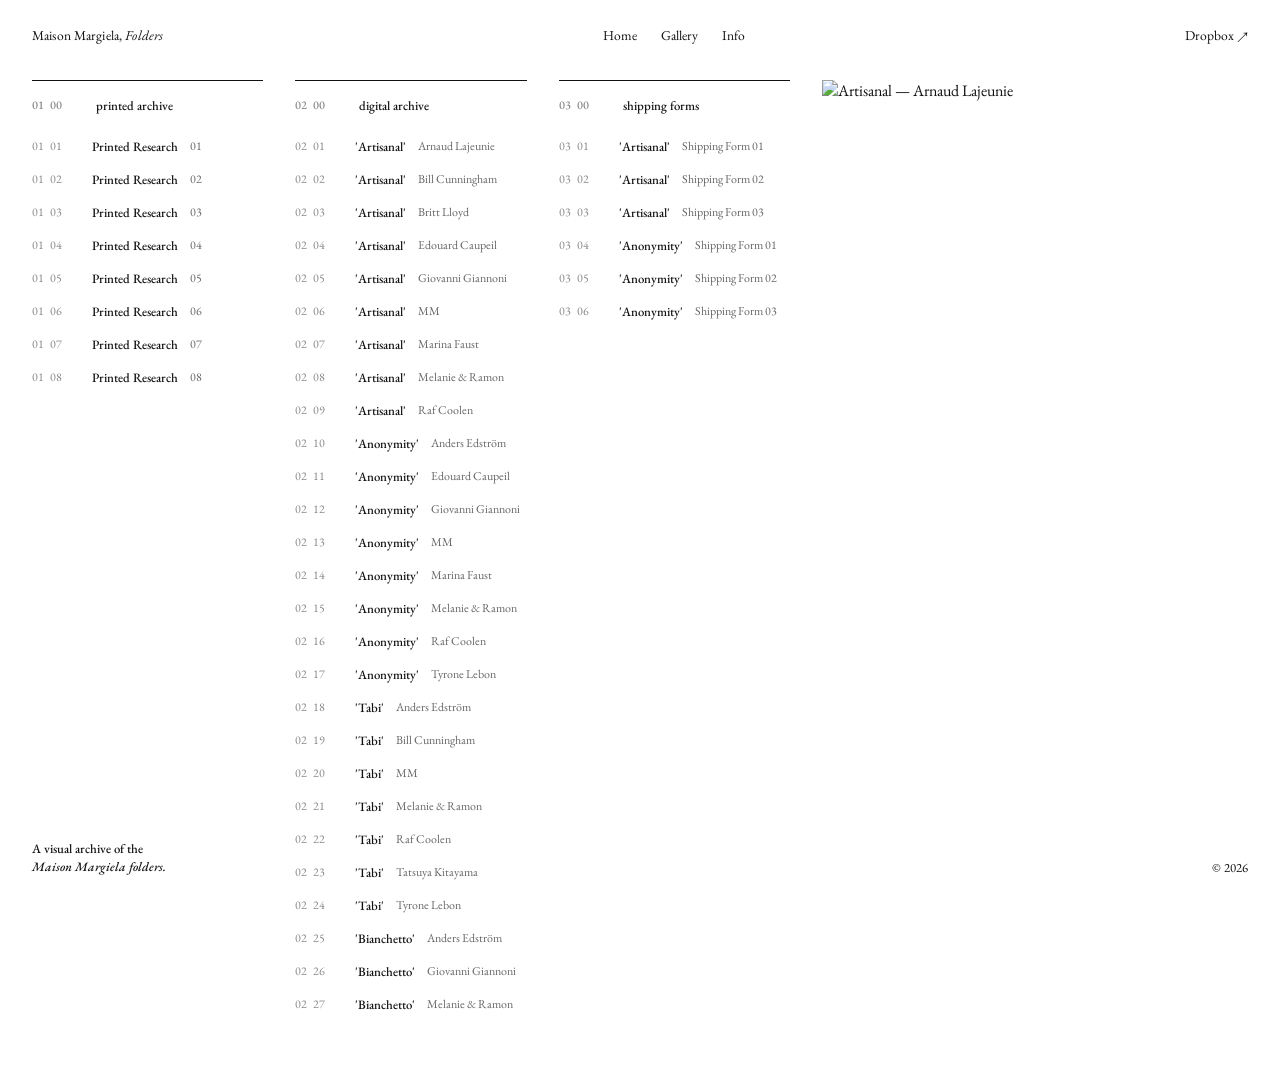
==== gallery.html @ bd8a6da5 "Add gallery and info pages, lightbox and loading improvements, UI refinements Co-Authored-By: Claude" ====
<!DOCTYPE html>
<html lang="en">
<head>
  <meta charset="UTF-8">
  <meta name="viewport" content="width=device-width, initial-scale=1.0">
  <title>Gallery — Maison Margiela / Folders</title>
  <link rel="icon" type="image/png" href="favicon.png">
  <link rel="stylesheet" href="style.css">
  <link rel="stylesheet" href="gallery.css">
  <link rel="preconnect" href="https://fonts.googleapis.com">
  <link rel="preconnect" href="https://fonts.gstatic.com" crossorigin>
  <link href="https://fonts.googleapis.com/css2?family=EB+Garamond:ital,wght@0,400;0,500;1,400;1,500&display=swap" rel="stylesheet">
</head>
<body>
  <header>
    <div class="header-left">
      <h1><a href="https://www.maisonmargiela.com/en-us/maisonmargiela_folders.html" target="_blank">Maison Margiela, <em>Folders</em></a></h1>
    </div>
    <nav class="header-center">
      <a href="/">Home</a>
      <a href="/gallery.html" class="active">Gallery</a>
      <a href="/info.html">Info</a>
    </nav>
    <div class="header-right">
      <a href="https://www.dropbox.com/scl/fo/q9xdsiuqxtwhm6mat8820/AOUCDXrw_DcaOV4f50EP-Tg/3_Fall-Winter%202026%20Show?rlkey=09jhiuc26dqq8pt6ix437tanv&subfolder_nav_tracking=1&e=1&dl=0" target="_blank" class="contact-link">Dropbox &#8599;</a>
    </div>
  </header>

  <div class="gallery-layout">
    <div class="gallery-columns">

      <!-- Column 1: Printed Archive -->
      <div class="gallery-column">
        <div class="column-header">
          <span class="entry-num">01&ensp;00</span>
          <span class="entry-title">printed archive</span>
        </div>
        <div class="entry" data-src="images/01-printed-archive/MM_Folders_Printed_Research_01.jpg">
          <span class="entry-num">01&ensp;01</span>
          <span class="entry-title">Printed Research</span>
          <span class="entry-sub">01</span>
        </div>
        <div class="entry" data-src="images/01-printed-archive/MM_Folders_Printed_Research_02.jpg">
          <span class="entry-num">01&ensp;02</span>
          <span class="entry-title">Printed Research</span>
          <span class="entry-sub">02</span>
        </div>
        <div class="entry" data-src="images/01-printed-archive/MM_Folders_Printed_Research_03.jpg">
          <span class="entry-num">01&ensp;03</span>
          <span class="entry-title">Printed Research</span>
          <span class="entry-sub">03</span>
        </div>
        <div class="entry" data-src="images/01-printed-archive/MM_Folders_Printed_Research_04.jpg">
          <span class="entry-num">01&ensp;04</span>
          <span class="entry-title">Printed Research</span>
          <span class="entry-sub">04</span>
        </div>
        <div class="entry" data-src="images/01-printed-archive/MM_Folders_Printed_Research_05.jpg">
          <span class="entry-num">01&ensp;05</span>
          <span class="entry-title">Printed Research</span>
          <span class="entry-sub">05</span>
        </div>
        <div class="entry" data-src="images/01-printed-archive/MM_Folders_Printed_Research_06.jpg">
          <span class="entry-num">01&ensp;06</span>
          <span class="entry-title">Printed Research</span>
          <span class="entry-sub">06</span>
        </div>
        <div class="entry" data-src="images/01-printed-archive/MM_Folders_Printed_Research_07.jpg">
          <span class="entry-num">01&ensp;07</span>
          <span class="entry-title">Printed Research</span>
          <span class="entry-sub">07</span>
        </div>
        <div class="entry" data-src="images/01-printed-archive/MM_Folders_Printed_Research_08.jpg">
          <span class="entry-num">01&ensp;08</span>
          <span class="entry-title">Printed Research</span>
          <span class="entry-sub">08</span>
        </div>
      </div>

      <!-- Column 2: Digital Archive -->
      <div class="gallery-column">
        <div class="column-header">
          <span class="entry-num">02&ensp;00</span>
          <span class="entry-title">digital archive</span>
        </div>
        <div class="entry" data-src="images/02-digital-archive/1_MM_Folders_Artisanal_Arnaud Lajeunie_01.jpg">
          <span class="entry-num">02&ensp;01</span>
          <span class="entry-title">'Artisanal'</span>
          <span class="entry-sub">Arnaud Lajeunie</span>
        </div>
        <div class="entry" data-src="images/02-digital-archive/1_MM_Folders_Artisanal_Bill Cunningham.jpg">
          <span class="entry-num">02&ensp;02</span>
          <span class="entry-title">'Artisanal'</span>
          <span class="entry-sub">Bill Cunningham</span>
        </div>
        <div class="entry" data-src="images/02-digital-archive/1_MM_Folders_Artisanal_Britt Lloyd_01.jpg">
          <span class="entry-num">02&ensp;03</span>
          <span class="entry-title">'Artisanal'</span>
          <span class="entry-sub">Britt Lloyd</span>
        </div>
        <div class="entry" data-src="images/02-digital-archive/1_MM_Folders_Artisanal_Edouard Caupeil.jpg">
          <span class="entry-num">02&ensp;04</span>
          <span class="entry-title">'Artisanal'</span>
          <span class="entry-sub">Edouard Caupeil</span>
        </div>
        <div class="entry" data-src="images/02-digital-archive/1_MM_Folders_Artisanal_Giovanni Giannoni_01.jpg">
          <span class="entry-num">02&ensp;05</span>
          <span class="entry-title">'Artisanal'</span>
          <span class="entry-sub">Giovanni Giannoni</span>
        </div>
        <div class="entry" data-src="images/02-digital-archive/1_MM_Folders_Artisanal_MM.jpg">
          <span class="entry-num">02&ensp;06</span>
          <span class="entry-title">'Artisanal'</span>
          <span class="entry-sub">MM</span>
        </div>
        <div class="entry" data-src="images/02-digital-archive/1_MM_Folders_Artisanal_Marina Faust_01.jpg">
          <span class="entry-num">02&ensp;07</span>
          <span class="entry-title">'Artisanal'</span>
          <span class="entry-sub">Marina Faust</span>
        </div>
        <div class="entry" data-src="images/02-digital-archive/1_MM_Folders_Artisanal_Melanie & Ramon_01.jpg">
          <span class="entry-num">02&ensp;08</span>
          <span class="entry-title">'Artisanal'</span>
          <span class="entry-sub">Melanie &amp; Ramon</span>
        </div>
        <div class="entry" data-src="images/02-digital-archive/1_MM_Folders_Artisanal_Raf Coolen.jpg">
          <span class="entry-num">02&ensp;09</span>
          <span class="entry-title">'Artisanal'</span>
          <span class="entry-sub">Raf Coolen</span>
        </div>
        <div class="entry" data-src="images/02-digital-archive/2_MM_Folders_Anonymity_Anders Edström_01.jpg">
          <span class="entry-num">02&ensp;10</span>
          <span class="entry-title">'Anonymity'</span>
          <span class="entry-sub">Anders Edström</span>
        </div>
        <div class="entry" data-src="images/02-digital-archive/2_MM_Folders_Anonymity_Edouard Caupeil_01.jpg">
          <span class="entry-num">02&ensp;11</span>
          <span class="entry-title">'Anonymity'</span>
          <span class="entry-sub">Edouard Caupeil</span>
        </div>
        <div class="entry" data-src="images/02-digital-archive/2_MM_Folders_Anonymity_Giovanni Giannoni_01.jpg">
          <span class="entry-num">02&ensp;12</span>
          <span class="entry-title">'Anonymity'</span>
          <span class="entry-sub">Giovanni Giannoni</span>
        </div>
        <div class="entry" data-src="images/02-digital-archive/2_MM_Folders_Anonymity_MM.jpg">
          <span class="entry-num">02&ensp;13</span>
          <span class="entry-title">'Anonymity'</span>
          <span class="entry-sub">MM</span>
        </div>
        <div class="entry" data-src="images/02-digital-archive/2_MM_Folders_Anonymity_Marina Faust_01.jpg">
          <span class="entry-num">02&ensp;14</span>
          <span class="entry-title">'Anonymity'</span>
          <span class="entry-sub">Marina Faust</span>
        </div>
        <div class="entry" data-src="images/02-digital-archive/2_MM_Folders_Anonymity_Melanie & Ramon_01.jpg">
          <span class="entry-num">02&ensp;15</span>
          <span class="entry-title">'Anonymity'</span>
          <span class="entry-sub">Melanie &amp; Ramon</span>
        </div>
        <div class="entry" data-src="images/02-digital-archive/2_MM_Folders_Anonymity_Raf Coolen.jpg">
          <span class="entry-num">02&ensp;16</span>
          <span class="entry-title">'Anonymity'</span>
          <span class="entry-sub">Raf Coolen</span>
        </div>
        <div class="entry" data-src="images/02-digital-archive/2_MM_Folders_Anonymity_Tyrone Lebon_01.jpg">
          <span class="entry-num">02&ensp;17</span>
          <span class="entry-title">'Anonymity'</span>
          <span class="entry-sub">Tyrone Lebon</span>
        </div>
        <div class="entry" data-src="images/02-digital-archive/3_MM_Folders_Tabi_Anders Edström.jpg">
          <span class="entry-num">02&ensp;18</span>
          <span class="entry-title">'Tabi'</span>
          <span class="entry-sub">Anders Edström</span>
        </div>
        <div class="entry" data-src="images/02-digital-archive/3_MM_Folders_Tabi_Bill Cunningham.jpg">
          <span class="entry-num">02&ensp;19</span>
          <span class="entry-title">'Tabi'</span>
          <span class="entry-sub">Bill Cunningham</span>
        </div>
        <div class="entry" data-src="images/02-digital-archive/3_MM_Folders_Tabi_MM_01.jpg">
          <span class="entry-num">02&ensp;20</span>
          <span class="entry-title">'Tabi'</span>
          <span class="entry-sub">MM</span>
        </div>
        <div class="entry" data-src="images/02-digital-archive/3_MM_Folders_Tabi_Melanie & Ramon_01.jpg">
          <span class="entry-num">02&ensp;21</span>
          <span class="entry-title">'Tabi'</span>
          <span class="entry-sub">Melanie &amp; Ramon</span>
        </div>
        <div class="entry" data-src="images/02-digital-archive/3_MM_Folders_Tabi_Raf Coolen.jpg">
          <span class="entry-num">02&ensp;22</span>
          <span class="entry-title">'Tabi'</span>
          <span class="entry-sub">Raf Coolen</span>
        </div>
        <div class="entry" data-src="images/02-digital-archive/3_MM_Folders_Tabi_Tatsuya Kitayama_01.jpg">
          <span class="entry-num">02&ensp;23</span>
          <span class="entry-title">'Tabi'</span>
          <span class="entry-sub">Tatsuya Kitayama</span>
        </div>
        <div class="entry" data-src="images/02-digital-archive/3_MM_Folders_Tabi_Tyrone Lebon.jpg">
          <span class="entry-num">02&ensp;24</span>
          <span class="entry-title">'Tabi'</span>
          <span class="entry-sub">Tyrone Lebon</span>
        </div>
        <div class="entry" data-src="images/02-digital-archive/4_MM_Folders_Bianchetto_Anders Edström_01.jpg">
          <span class="entry-num">02&ensp;25</span>
          <span class="entry-title">'Bianchetto'</span>
          <span class="entry-sub">Anders Edström</span>
        </div>
        <div class="entry" data-src="images/02-digital-archive/4_MM_Folders_Bianchetto_Giovanni Giannoni_01.jpg">
          <span class="entry-num">02&ensp;26</span>
          <span class="entry-title">'Bianchetto'</span>
          <span class="entry-sub">Giovanni Giannoni</span>
        </div>
        <div class="entry" data-src="images/02-digital-archive/4_MM_Folders_Bianchetto_Melanie & Ramon_01.jpg">
          <span class="entry-num">02&ensp;27</span>
          <span class="entry-title">'Bianchetto'</span>
          <span class="entry-sub">Melanie &amp; Ramon</span>
        </div>
      </div>

      <!-- Column 3: Shipping Forms -->
      <div class="gallery-column">
        <div class="column-header">
          <span class="entry-num">03&ensp;00</span>
          <span class="entry-title">shipping forms</span>
        </div>
        <div class="entry" data-src="images/01 Shipping Forms/MM_Folders_Artisanal_Shipping Form_01.jpg">
          <span class="entry-num">03&ensp;01</span>
          <span class="entry-title">'Artisanal'</span>
          <span class="entry-sub">Shipping Form 01</span>
        </div>
        <div class="entry" data-src="images/01 Shipping Forms/MM_Folders_Artisanal_Shipping Form_02.jpg">
          <span class="entry-num">03&ensp;02</span>
          <span class="entry-title">'Artisanal'</span>
          <span class="entry-sub">Shipping Form 02</span>
        </div>
        <div class="entry" data-src="images/01 Shipping Forms/MM_Folders_Artisanal_Shipping Form_03.jpg">
          <span class="entry-num">03&ensp;03</span>
          <span class="entry-title">'Artisanal'</span>
          <span class="entry-sub">Shipping Form 03</span>
        </div>
        <div class="entry" data-src="images/01 Shipping Forms/MM_Folders_Anonymity_Shipping Form_01.jpg">
          <span class="entry-num">03&ensp;04</span>
          <span class="entry-title">'Anonymity'</span>
          <span class="entry-sub">Shipping Form 01</span>
        </div>
        <div class="entry" data-src="images/01 Shipping Forms/MM_Folders_Anonymity_Shipping Form_02.jpg">
          <span class="entry-num">03&ensp;05</span>
          <span class="entry-title">'Anonymity'</span>
          <span class="entry-sub">Shipping Form 02</span>
        </div>
        <div class="entry" data-src="images/01 Shipping Forms/MM_Folders_Anonymity_Shipping Form_03.jpg">
          <span class="entry-num">03&ensp;06</span>
          <span class="entry-title">'Anonymity'</span>
          <span class="entry-sub">Shipping Form 03</span>
        </div>
      </div>

    </div>

    <div class="gallery-preview">
      <img id="gallery-preview-img" src="images/02-digital-archive/1_MM_Folders_Artisanal_Arnaud Lajeunie_01.jpg" alt="Artisanal — Arnaud Lajeunie" style="opacity:1">
      <p class="preview-caption" id="gallery-preview-caption"></p>
    </div>
  </div>

  <footer>
    <div class="footer-left">
      <p>A visual archive of the<br><em>Maison Margiela folders.</em></p>
    </div>
    <div class="footer-right">
      <p>&copy; 2026</p>
    </div>
  </footer>

  <script>
    const previewImg = document.getElementById('gallery-preview-img');
    const previewCaption = document.getElementById('gallery-preview-caption');
    const entries = document.querySelectorAll('.entry');

    entries.forEach(entry => {
      entry.addEventListener('mouseenter', () => {
        const src = entry.dataset.src;
        const title = entry.querySelector('.entry-title').textContent;
        const sub = entry.querySelector('.entry-sub');
        previewImg.src = src;
        previewImg.alt = title;
        previewCaption.textContent = sub ? sub.textContent : title;
        previewImg.style.opacity = 1;
      });
    });
  </script>
</body>
</html>
---- style.css ----
*,
*::before,
*::after {
  margin: 0;
  padding: 0;
  box-sizing: border-box;
}

:root {
  --bg: #ffffff;
  --text: #111;
  --font: 'EB Garamond', 'Georgia', serif;
}

html {
  font-size: 16px;
}

body {
  font-family: var(--font);
  background-color: var(--bg);
  color: var(--text);
  min-height: 100vh;
  display: flex;
  flex-direction: column;
  overflow-x: hidden;
}

a {
  color: var(--text);
  text-decoration: none;
}

/* ── Header ── */

header {
  display: flex;
  align-items: baseline;
  justify-content: space-between;
  padding: 1.5rem 2rem 1rem;
  position: fixed;
  top: 0;
  left: 0;
  right: 0;
  z-index: 100;
  background: transparent;
}

.header-left h1 {
  font-size: 0.85rem;
  font-weight: 400;
  letter-spacing: 0.01em;
  transition: color 0.6s ease;
}

.header-left h1 em {
  font-style: italic;
}

.header-center {
  display: flex;
  gap: 1.5rem;
}

.header-center a {
  font-size: 0.85rem;
  font-weight: 400;
  transition: opacity 0.2s, color 0.6s ease;
}

.header-center a:hover {
  opacity: 0.5;
}

.header-right .contact-link {
  font-size: 0.85rem;
  font-weight: 400;
  transition: opacity 0.2s, color 0.6s ease;
}

.header-right .contact-link:hover {
  opacity: 0.5;
}

/* ── Main ── */

main {
  flex: 1;
  display: flex;
  align-items: center;
  justify-content: center;
  position: relative;
}

.hero {
  display: flex;
  align-items: center;
  justify-content: center;
  padding: 0;
  flex: 1;
}

.hero-image {
  max-width: 75vw;
  max-height: 100vh;
  width: 100%;
  position: relative;
}

.hero-image img {
  width: 100%;
  height: 100%;
  max-height: 100vh;
  display: block;
  object-fit: contain;
}

.hero-front {
  position: relative;
  z-index: 2;
  transition: opacity 0.5s ease;
}

.hero-back {
  position: absolute;
  inset: 0;
  z-index: 1;
}

/* ── Thumbnail strip ── */

.thumbnail-strip {
  position: absolute;
  left: 0;
  right: 0;
  top: 80%;
  transform: translateY(-50%);
  display: flex;
  gap: 2px;
  padding: 0 2rem;
  overflow-x: auto;
  scrollbar-width: none;
  z-index: 10;
}

.thumbnail-strip::-webkit-scrollbar {
  display: none;
}

.thumbnail {
  flex-shrink: 0;
  width: 90px;
  height: 65px;
  overflow: hidden;
  cursor: pointer;
  opacity: 0.4;
  filter: grayscale(1);
  transition: opacity 0.3s, filter 0.3s;
}

.thumbnail:hover {
  opacity: 1;
  filter: grayscale(0);
}

.thumbnail img {
  width: 100%;
  height: 100%;
  object-fit: cover;
  display: block;
}

/* ── Footer ── */

footer {
  display: flex;
  justify-content: space-between;
  align-items: flex-end;
  padding: 1rem 2rem 1.5rem;
  position: fixed;
  bottom: 0;
  left: 0;
  right: 0;
  z-index: 100;
}

.footer-left p {
  font-size: 0.8rem;
  font-weight: 500;
  line-height: 1.4;
}

.footer-left p em {
  font-style: italic;
}

.footer-left p,
.footer-right p {
  transition: color 0.6s ease;
}

.footer-right p {
  font-size: 0.8rem;
}

body.light-ui .header-center a {
  color: #f0f0f0;
}

/* ── Lightbox ── */

.lightbox {
  position: fixed;
  inset: 0;
  z-index: 200;
  background: #ffffff;
  display: flex;
  align-items: center;
  justify-content: center;
  opacity: 0;
  pointer-events: none;
  transition: opacity 0.4s ease;
  cursor: none;
}

.lightbox.open {
  opacity: 1;
  pointer-events: auto;
}

.lightbox-img {
  max-width: 75vw;
  max-height: 90vh;
  object-fit: contain;
  transition: opacity 0.6s ease;
}

.lightbox-cursor {
  position: fixed;
  pointer-events: none;
  z-index: 300;
  font-family: var(--font);
  font-size: 0.65rem;
  letter-spacing: 0.03em;
  background: #111;
  color: #f0f0f0;
  padding: 0.15rem 0.35rem;
  opacity: 0;
  transition: opacity 0.2s ease;
}

.lightbox.open ~ .lightbox-cursor {
  opacity: 1;
}

/* ── Responsive ── */

@media (max-width: 768px) {
  header {
    padding: 1rem 1.25rem 0.75rem;
  }

  .header-left h1 {
    font-size: 0.9rem;
  }

  .header-center {
    gap: 1rem;
  }

  .header-center a,
  .header-right .contact-link {
    font-size: 0.9rem;
  }

  .hero {
    padding: 1rem 1.25rem;
  }

  .hero-image {
    max-width: 100%;
  }

  .thumbnail-strip {
    padding: 0 1.25rem;
  }

  .thumbnail {
    width: 70px;
    height: 70px;
  }

  footer {
    padding: 0.75rem 1.25rem 1.25rem;
  }
}

@media (max-width: 480px) {
  .header-center {
    display: none;
  }

  .thumbnail {
    width: 60px;
    height: 60px;
  }
}
---- gallery.css ----
.gallery-layout {
  display: flex;
  padding: 5rem 2rem 4rem;
  gap: 2rem;
  min-height: 100vh;
}

.gallery-columns {
  display: flex;
  gap: 2rem;
  flex: 1;
}

.gallery-column {
  flex: 1;
  border-top: 1px solid #111;
  padding-top: 0.5rem;
}

.column-header {
  display: flex;
  gap: 1rem;
  padding: 0.5rem 0 1rem;
  font-size: 0.8rem;
  font-weight: 500;
}

.entry {
  display: flex;
  gap: 0.75rem;
  padding: 0.5rem 0;
  cursor: pointer;
  transition: opacity 0.2s;
}

.entry:hover {
  opacity: 0.5;
}

.entry-num {
  font-size: 0.75rem;
  color: #888;
  flex-shrink: 0;
  min-width: 3rem;
}

.entry-title {
  font-size: 0.8rem;
  font-weight: 500;
}

.entry-sub {
  font-size: 0.75rem;
  color: #666;
  display: block;
}

.gallery-preview {
  position: sticky;
  top: 5rem;
  width: 35%;
  flex-shrink: 0;
  align-self: flex-start;
}

.gallery-preview img {
  width: 100%;
  height: auto;
  object-fit: contain;
  max-height: 70vh;
  opacity: 0;
  transition: opacity 0.4s ease;
}

.preview-caption {
  font-size: 0.8rem;
  color: #888;
  text-align: right;
  margin-top: 0.5rem;
}

@media (max-width: 768px) {
  .gallery-layout {
    flex-direction: column;
    padding: 4rem 1.25rem 4rem;
  }

  .gallery-columns {
    flex-direction: column;
  }

  .gallery-preview {
    position: fixed;
    bottom: 3rem;
    right: 1.25rem;
    width: 40%;
  }
}
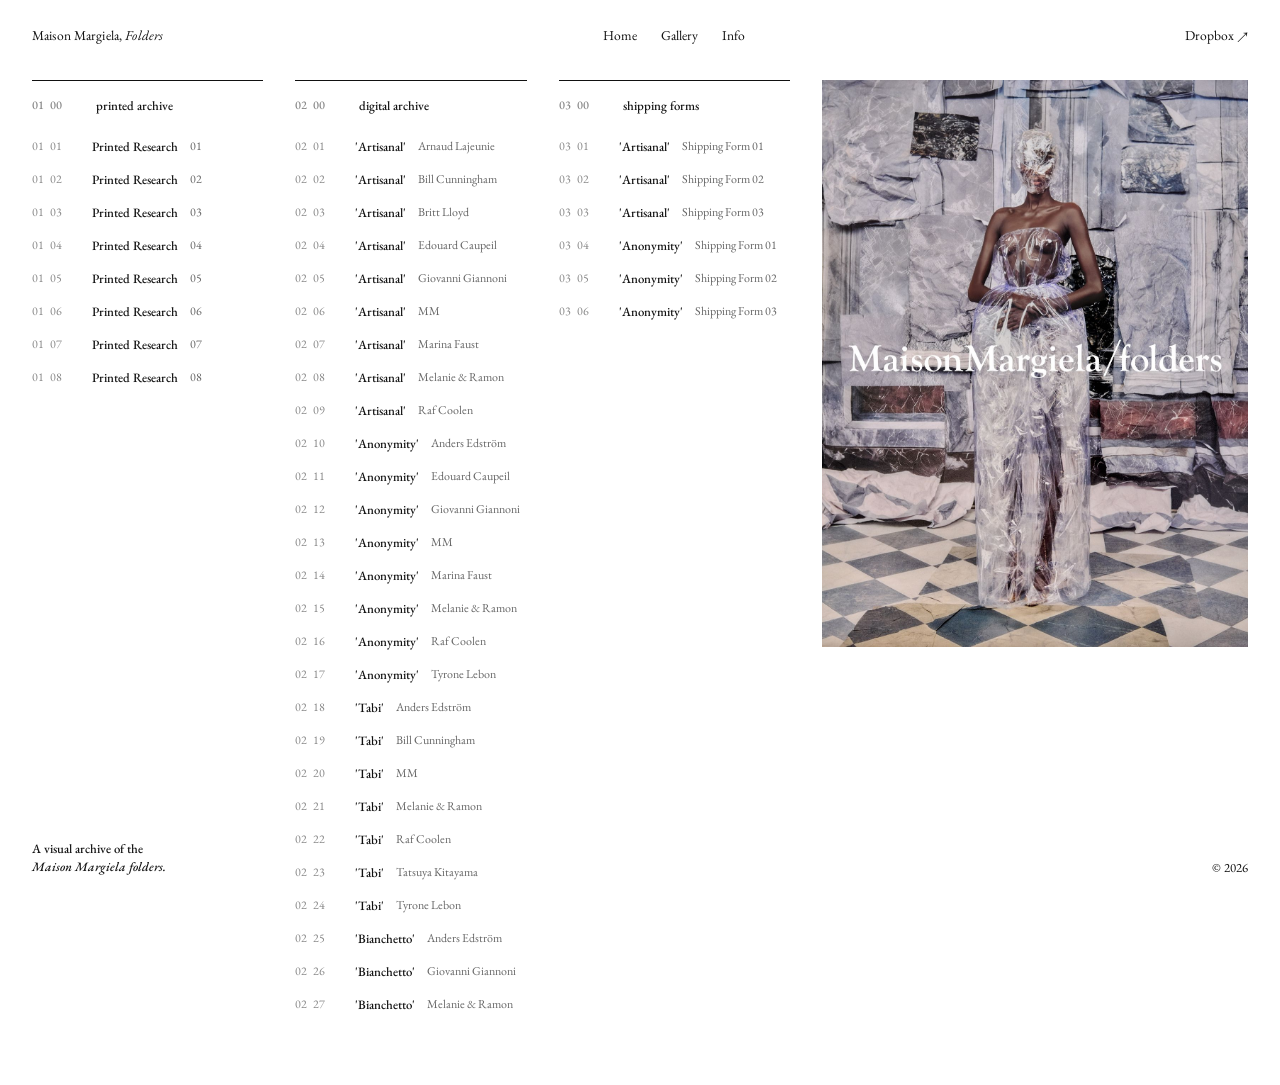
==== commit 98efd37d: "Optimize images for web — add web and thumbnail versions for fast loading Co-Authored-By: Claude Son" ====
--- a/gallery.html
+++ b/gallery.html
@@ -35,42 +35,42 @@
           <span class="entry-num">01&ensp;00</span>
           <span class="entry-title">printed archive</span>
         </div>
-        <div class="entry" data-src="images/01-printed-archive/MM_Folders_Printed_Research_01.jpg">
+        <div class="entry" data-src="images/01-printed-archive/web/MM_Folders_Printed_Research_01.jpg">
           <span class="entry-num">01&ensp;01</span>
           <span class="entry-title">Printed Research</span>
           <span class="entry-sub">01</span>
         </div>
-        <div class="entry" data-src="images/01-printed-archive/MM_Folders_Printed_Research_02.jpg">
+        <div class="entry" data-src="images/01-printed-archive/web/MM_Folders_Printed_Research_02.jpg">
           <span class="entry-num">01&ensp;02</span>
           <span class="entry-title">Printed Research</span>
           <span class="entry-sub">02</span>
         </div>
-        <div class="entry" data-src="images/01-printed-archive/MM_Folders_Printed_Research_03.jpg">
+        <div class="entry" data-src="images/01-printed-archive/web/MM_Folders_Printed_Research_03.jpg">
           <span class="entry-num">01&ensp;03</span>
           <span class="entry-title">Printed Research</span>
           <span class="entry-sub">03</span>
         </div>
-        <div class="entry" data-src="images/01-printed-archive/MM_Folders_Printed_Research_04.jpg">
+        <div class="entry" data-src="images/01-printed-archive/web/MM_Folders_Printed_Research_04.jpg">
           <span class="entry-num">01&ensp;04</span>
           <span class="entry-title">Printed Research</span>
           <span class="entry-sub">04</span>
         </div>
-        <div class="entry" data-src="images/01-printed-archive/MM_Folders_Printed_Research_05.jpg">
+        <div class="entry" data-src="images/01-printed-archive/web/MM_Folders_Printed_Research_05.jpg">
           <span class="entry-num">01&ensp;05</span>
           <span class="entry-title">Printed Research</span>
           <span class="entry-sub">05</span>
         </div>
-        <div class="entry" data-src="images/01-printed-archive/MM_Folders_Printed_Research_06.jpg">
+        <div class="entry" data-src="images/01-printed-archive/web/MM_Folders_Printed_Research_06.jpg">
           <span class="entry-num">01&ensp;06</span>
           <span class="entry-title">Printed Research</span>
           <span class="entry-sub">06</span>
         </div>
-        <div class="entry" data-src="images/01-printed-archive/MM_Folders_Printed_Research_07.jpg">
+        <div class="entry" data-src="images/01-printed-archive/web/MM_Folders_Printed_Research_07.jpg">
           <span class="entry-num">01&ensp;07</span>
           <span class="entry-title">Printed Research</span>
           <span class="entry-sub">07</span>
         </div>
-        <div class="entry" data-src="images/01-printed-archive/MM_Folders_Printed_Research_08.jpg">
+        <div class="entry" data-src="images/01-printed-archive/web/MM_Folders_Printed_Research_08.jpg">
           <span class="entry-num">01&ensp;08</span>
           <span class="entry-title">Printed Research</span>
           <span class="entry-sub">08</span>
@@ -83,137 +83,137 @@
           <span class="entry-num">02&ensp;00</span>
           <span class="entry-title">digital archive</span>
         </div>
-        <div class="entry" data-src="images/02-digital-archive/1_MM_Folders_Artisanal_Arnaud Lajeunie_01.jpg">
+        <div class="entry" data-src="images/02-digital-archive/web/1_MM_Folders_Artisanal_Arnaud Lajeunie_01.jpg">
           <span class="entry-num">02&ensp;01</span>
           <span class="entry-title">'Artisanal'</span>
           <span class="entry-sub">Arnaud Lajeunie</span>
         </div>
-        <div class="entry" data-src="images/02-digital-archive/1_MM_Folders_Artisanal_Bill Cunningham.jpg">
+        <div class="entry" data-src="images/02-digital-archive/web/1_MM_Folders_Artisanal_Bill Cunningham.jpg">
           <span class="entry-num">02&ensp;02</span>
           <span class="entry-title">'Artisanal'</span>
           <span class="entry-sub">Bill Cunningham</span>
         </div>
-        <div class="entry" data-src="images/02-digital-archive/1_MM_Folders_Artisanal_Britt Lloyd_01.jpg">
+        <div class="entry" data-src="images/02-digital-archive/web/1_MM_Folders_Artisanal_Britt Lloyd_01.jpg">
           <span class="entry-num">02&ensp;03</span>
           <span class="entry-title">'Artisanal'</span>
           <span class="entry-sub">Britt Lloyd</span>
         </div>
-        <div class="entry" data-src="images/02-digital-archive/1_MM_Folders_Artisanal_Edouard Caupeil.jpg">
+        <div class="entry" data-src="images/02-digital-archive/web/1_MM_Folders_Artisanal_Edouard Caupeil.jpg">
           <span class="entry-num">02&ensp;04</span>
           <span class="entry-title">'Artisanal'</span>
           <span class="entry-sub">Edouard Caupeil</span>
         </div>
-        <div class="entry" data-src="images/02-digital-archive/1_MM_Folders_Artisanal_Giovanni Giannoni_01.jpg">
+        <div class="entry" data-src="images/02-digital-archive/web/1_MM_Folders_Artisanal_Giovanni Giannoni_01.jpg">
           <span class="entry-num">02&ensp;05</span>
           <span class="entry-title">'Artisanal'</span>
           <span class="entry-sub">Giovanni Giannoni</span>
         </div>
-        <div class="entry" data-src="images/02-digital-archive/1_MM_Folders_Artisanal_MM.jpg">
+        <div class="entry" data-src="images/02-digital-archive/web/1_MM_Folders_Artisanal_MM.jpg">
           <span class="entry-num">02&ensp;06</span>
           <span class="entry-title">'Artisanal'</span>
           <span class="entry-sub">MM</span>
         </div>
-        <div class="entry" data-src="images/02-digital-archive/1_MM_Folders_Artisanal_Marina Faust_01.jpg">
+        <div class="entry" data-src="images/02-digital-archive/web/1_MM_Folders_Artisanal_Marina Faust_01.jpg">
           <span class="entry-num">02&ensp;07</span>
           <span class="entry-title">'Artisanal'</span>
           <span class="entry-sub">Marina Faust</span>
         </div>
-        <div class="entry" data-src="images/02-digital-archive/1_MM_Folders_Artisanal_Melanie & Ramon_01.jpg">
+        <div class="entry" data-src="images/02-digital-archive/web/1_MM_Folders_Artisanal_Melanie & Ramon_01.jpg">
           <span class="entry-num">02&ensp;08</span>
           <span class="entry-title">'Artisanal'</span>
           <span class="entry-sub">Melanie &amp; Ramon</span>
         </div>
-        <div class="entry" data-src="images/02-digital-archive/1_MM_Folders_Artisanal_Raf Coolen.jpg">
+        <div class="entry" data-src="images/02-digital-archive/web/1_MM_Folders_Artisanal_Raf Coolen.jpg">
           <span class="entry-num">02&ensp;09</span>
           <span class="entry-title">'Artisanal'</span>
           <span class="entry-sub">Raf Coolen</span>
         </div>
-        <div class="entry" data-src="images/02-digital-archive/2_MM_Folders_Anonymity_Anders Edström_01.jpg">
+        <div class="entry" data-src="images/02-digital-archive/web/2_MM_Folders_Anonymity_Anders Edström_01.jpg">
           <span class="entry-num">02&ensp;10</span>
           <span class="entry-title">'Anonymity'</span>
           <span class="entry-sub">Anders Edström</span>
         </div>
-        <div class="entry" data-src="images/02-digital-archive/2_MM_Folders_Anonymity_Edouard Caupeil_01.jpg">
+        <div class="entry" data-src="images/02-digital-archive/web/2_MM_Folders_Anonymity_Edouard Caupeil_01.jpg">
           <span class="entry-num">02&ensp;11</span>
           <span class="entry-title">'Anonymity'</span>
           <span class="entry-sub">Edouard Caupeil</span>
         </div>
-        <div class="entry" data-src="images/02-digital-archive/2_MM_Folders_Anonymity_Giovanni Giannoni_01.jpg">
+        <div class="entry" data-src="images/02-digital-archive/web/2_MM_Folders_Anonymity_Giovanni Giannoni_01.jpg">
           <span class="entry-num">02&ensp;12</span>
           <span class="entry-title">'Anonymity'</span>
           <span class="entry-sub">Giovanni Giannoni</span>
         </div>
-        <div class="entry" data-src="images/02-digital-archive/2_MM_Folders_Anonymity_MM.jpg">
+        <div class="entry" data-src="images/02-digital-archive/web/2_MM_Folders_Anonymity_MM.jpg">
           <span class="entry-num">02&ensp;13</span>
           <span class="entry-title">'Anonymity'</span>
           <span class="entry-sub">MM</span>
         </div>
-        <div class="entry" data-src="images/02-digital-archive/2_MM_Folders_Anonymity_Marina Faust_01.jpg">
+        <div class="entry" data-src="images/02-digital-archive/web/2_MM_Folders_Anonymity_Marina Faust_01.jpg">
           <span class="entry-num">02&ensp;14</span>
           <span class="entry-title">'Anonymity'</span>
           <span class="entry-sub">Marina Faust</span>
         </div>
-        <div class="entry" data-src="images/02-digital-archive/2_MM_Folders_Anonymity_Melanie & Ramon_01.jpg">
+        <div class="entry" data-src="images/02-digital-archive/web/2_MM_Folders_Anonymity_Melanie & Ramon_01.jpg">
           <span class="entry-num">02&ensp;15</span>
           <span class="entry-title">'Anonymity'</span>
           <span class="entry-sub">Melanie &amp; Ramon</span>
         </div>
-        <div class="entry" data-src="images/02-digital-archive/2_MM_Folders_Anonymity_Raf Coolen.jpg">
+        <div class="entry" data-src="images/02-digital-archive/web/2_MM_Folders_Anonymity_Raf Coolen.jpg">
           <span class="entry-num">02&ensp;16</span>
           <span class="entry-title">'Anonymity'</span>
           <span class="entry-sub">Raf Coolen</span>
         </div>
-        <div class="entry" data-src="images/02-digital-archive/2_MM_Folders_Anonymity_Tyrone Lebon_01.jpg">
+        <div class="entry" data-src="images/02-digital-archive/web/2_MM_Folders_Anonymity_Tyrone Lebon_01.jpg">
           <span class="entry-num">02&ensp;17</span>
           <span class="entry-title">'Anonymity'</span>
           <span class="entry-sub">Tyrone Lebon</span>
         </div>
-        <div class="entry" data-src="images/02-digital-archive/3_MM_Folders_Tabi_Anders Edström.jpg">
+        <div class="entry" data-src="images/02-digital-archive/web/3_MM_Folders_Tabi_Anders Edström.jpg">
           <span class="entry-num">02&ensp;18</span>
           <span class="entry-title">'Tabi'</span>
           <span class="entry-sub">Anders Edström</span>
         </div>
-        <div class="entry" data-src="images/02-digital-archive/3_MM_Folders_Tabi_Bill Cunningham.jpg">
+        <div class="entry" data-src="images/02-digital-archive/web/3_MM_Folders_Tabi_Bill Cunningham.jpg">
           <span class="entry-num">02&ensp;19</span>
           <span class="entry-title">'Tabi'</span>
           <span class="entry-sub">Bill Cunningham</span>
         </div>
-        <div class="entry" data-src="images/02-digital-archive/3_MM_Folders_Tabi_MM_01.jpg">
+        <div class="entry" data-src="images/02-digital-archive/web/3_MM_Folders_Tabi_MM_01.jpg">
           <span class="entry-num">02&ensp;20</span>
           <span class="entry-title">'Tabi'</span>
           <span class="entry-sub">MM</span>
         </div>
-        <div class="entry" data-src="images/02-digital-archive/3_MM_Folders_Tabi_Melanie & Ramon_01.jpg">
+        <div class="entry" data-src="images/02-digital-archive/web/3_MM_Folders_Tabi_Melanie & Ramon_01.jpg">
           <span class="entry-num">02&ensp;21</span>
           <span class="entry-title">'Tabi'</span>
           <span class="entry-sub">Melanie &amp; Ramon</span>
         </div>
-        <div class="entry" data-src="images/02-digital-archive/3_MM_Folders_Tabi_Raf Coolen.jpg">
+        <div class="entry" data-src="images/02-digital-archive/web/3_MM_Folders_Tabi_Raf Coolen.jpg">
           <span class="entry-num">02&ensp;22</span>
           <span class="entry-title">'Tabi'</span>
           <span class="entry-sub">Raf Coolen</span>
         </div>
-        <div class="entry" data-src="images/02-digital-archive/3_MM_Folders_Tabi_Tatsuya Kitayama_01.jpg">
+        <div class="entry" data-src="images/02-digital-archive/web/3_MM_Folders_Tabi_Tatsuya Kitayama_01.jpg">
           <span class="entry-num">02&ensp;23</span>
           <span class="entry-title">'Tabi'</span>
           <span class="entry-sub">Tatsuya Kitayama</span>
         </div>
-        <div class="entry" data-src="images/02-digital-archive/3_MM_Folders_Tabi_Tyrone Lebon.jpg">
+        <div class="entry" data-src="images/02-digital-archive/web/3_MM_Folders_Tabi_Tyrone Lebon.jpg">
           <span class="entry-num">02&ensp;24</span>
           <span class="entry-title">'Tabi'</span>
           <span class="entry-sub">Tyrone Lebon</span>
         </div>
-        <div class="entry" data-src="images/02-digital-archive/4_MM_Folders_Bianchetto_Anders Edström_01.jpg">
+        <div class="entry" data-src="images/02-digital-archive/web/4_MM_Folders_Bianchetto_Anders Edström_01.jpg">
           <span class="entry-num">02&ensp;25</span>
           <span class="entry-title">'Bianchetto'</span>
           <span class="entry-sub">Anders Edström</span>
         </div>
-        <div class="entry" data-src="images/02-digital-archive/4_MM_Folders_Bianchetto_Giovanni Giannoni_01.jpg">
+        <div class="entry" data-src="images/02-digital-archive/web/4_MM_Folders_Bianchetto_Giovanni Giannoni_01.jpg">
           <span class="entry-num">02&ensp;26</span>
           <span class="entry-title">'Bianchetto'</span>
           <span class="entry-sub">Giovanni Giannoni</span>
         </div>
-        <div class="entry" data-src="images/02-digital-archive/4_MM_Folders_Bianchetto_Melanie & Ramon_01.jpg">
+        <div class="entry" data-src="images/02-digital-archive/web/4_MM_Folders_Bianchetto_Melanie & Ramon_01.jpg">
           <span class="entry-num">02&ensp;27</span>
           <span class="entry-title">'Bianchetto'</span>
           <span class="entry-sub">Melanie &amp; Ramon</span>
@@ -226,32 +226,32 @@
           <span class="entry-num">03&ensp;00</span>
           <span class="entry-title">shipping forms</span>
         </div>
-        <div class="entry" data-src="images/01 Shipping Forms/MM_Folders_Artisanal_Shipping Form_01.jpg">
+        <div class="entry" data-src="images/01 Shipping Forms/web/MM_Folders_Artisanal_Shipping Form_01.jpg">
           <span class="entry-num">03&ensp;01</span>
           <span class="entry-title">'Artisanal'</span>
           <span class="entry-sub">Shipping Form 01</span>
         </div>
-        <div class="entry" data-src="images/01 Shipping Forms/MM_Folders_Artisanal_Shipping Form_02.jpg">
+        <div class="entry" data-src="images/01 Shipping Forms/web/MM_Folders_Artisanal_Shipping Form_02.jpg">
           <span class="entry-num">03&ensp;02</span>
           <span class="entry-title">'Artisanal'</span>
           <span class="entry-sub">Shipping Form 02</span>
         </div>
-        <div class="entry" data-src="images/01 Shipping Forms/MM_Folders_Artisanal_Shipping Form_03.jpg">
+        <div class="entry" data-src="images/01 Shipping Forms/web/MM_Folders_Artisanal_Shipping Form_03.jpg">
           <span class="entry-num">03&ensp;03</span>
           <span class="entry-title">'Artisanal'</span>
           <span class="entry-sub">Shipping Form 03</span>
         </div>
-        <div class="entry" data-src="images/01 Shipping Forms/MM_Folders_Anonymity_Shipping Form_01.jpg">
+        <div class="entry" data-src="images/01 Shipping Forms/web/MM_Folders_Anonymity_Shipping Form_01.jpg">
           <span class="entry-num">03&ensp;04</span>
           <span class="entry-title">'Anonymity'</span>
           <span class="entry-sub">Shipping Form 01</span>
         </div>
-        <div class="entry" data-src="images/01 Shipping Forms/MM_Folders_Anonymity_Shipping Form_02.jpg">
+        <div class="entry" data-src="images/01 Shipping Forms/web/MM_Folders_Anonymity_Shipping Form_02.jpg">
           <span class="entry-num">03&ensp;05</span>
           <span class="entry-title">'Anonymity'</span>
           <span class="entry-sub">Shipping Form 02</span>
         </div>
-        <div class="entry" data-src="images/01 Shipping Forms/MM_Folders_Anonymity_Shipping Form_03.jpg">
+        <div class="entry" data-src="images/01 Shipping Forms/web/MM_Folders_Anonymity_Shipping Form_03.jpg">
           <span class="entry-num">03&ensp;06</span>
           <span class="entry-title">'Anonymity'</span>
           <span class="entry-sub">Shipping Form 03</span>
@@ -261,7 +261,7 @@
     </div>
 
     <div class="gallery-preview">
-      <img id="gallery-preview-img" src="images/02-digital-archive/1_MM_Folders_Artisanal_Arnaud Lajeunie_01.jpg" alt="Artisanal — Arnaud Lajeunie" style="opacity:1">
+      <img id="gallery-preview-img" src="images/02-digital-archive/web/1_MM_Folders_Artisanal_Arnaud Lajeunie_01.jpg" alt="Artisanal — Arnaud Lajeunie" style="opacity:1">
       <p class="preview-caption" id="gallery-preview-caption"></p>
     </div>
   </div>
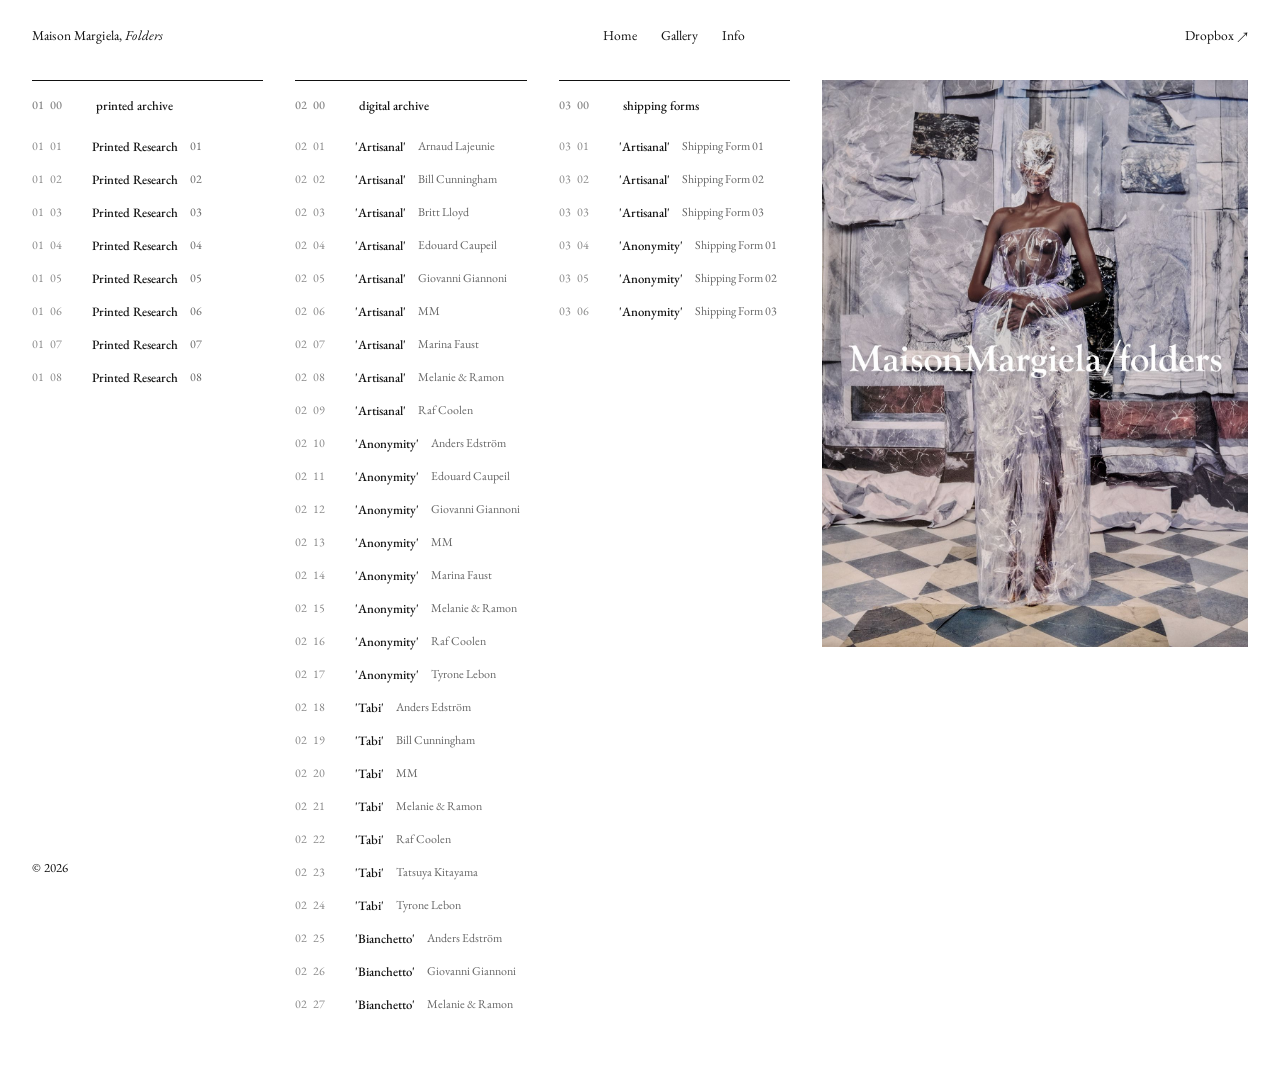
==== commit 09e8628d: "Remove "A visual archive" footer text Co-Authored-By: Claude Sonnet 4.6 <noreply@anthropic.com>" ====
--- a/gallery.html
+++ b/gallery.html
@@ -267,9 +267,6 @@
   </div>
 
   <footer>
-    <div class="footer-left">
-      <p>A visual archive of the<br><em>Maison Margiela folders.</em></p>
-    </div>
     <div class="footer-right">
       <p>&copy; 2026</p>
     </div>
